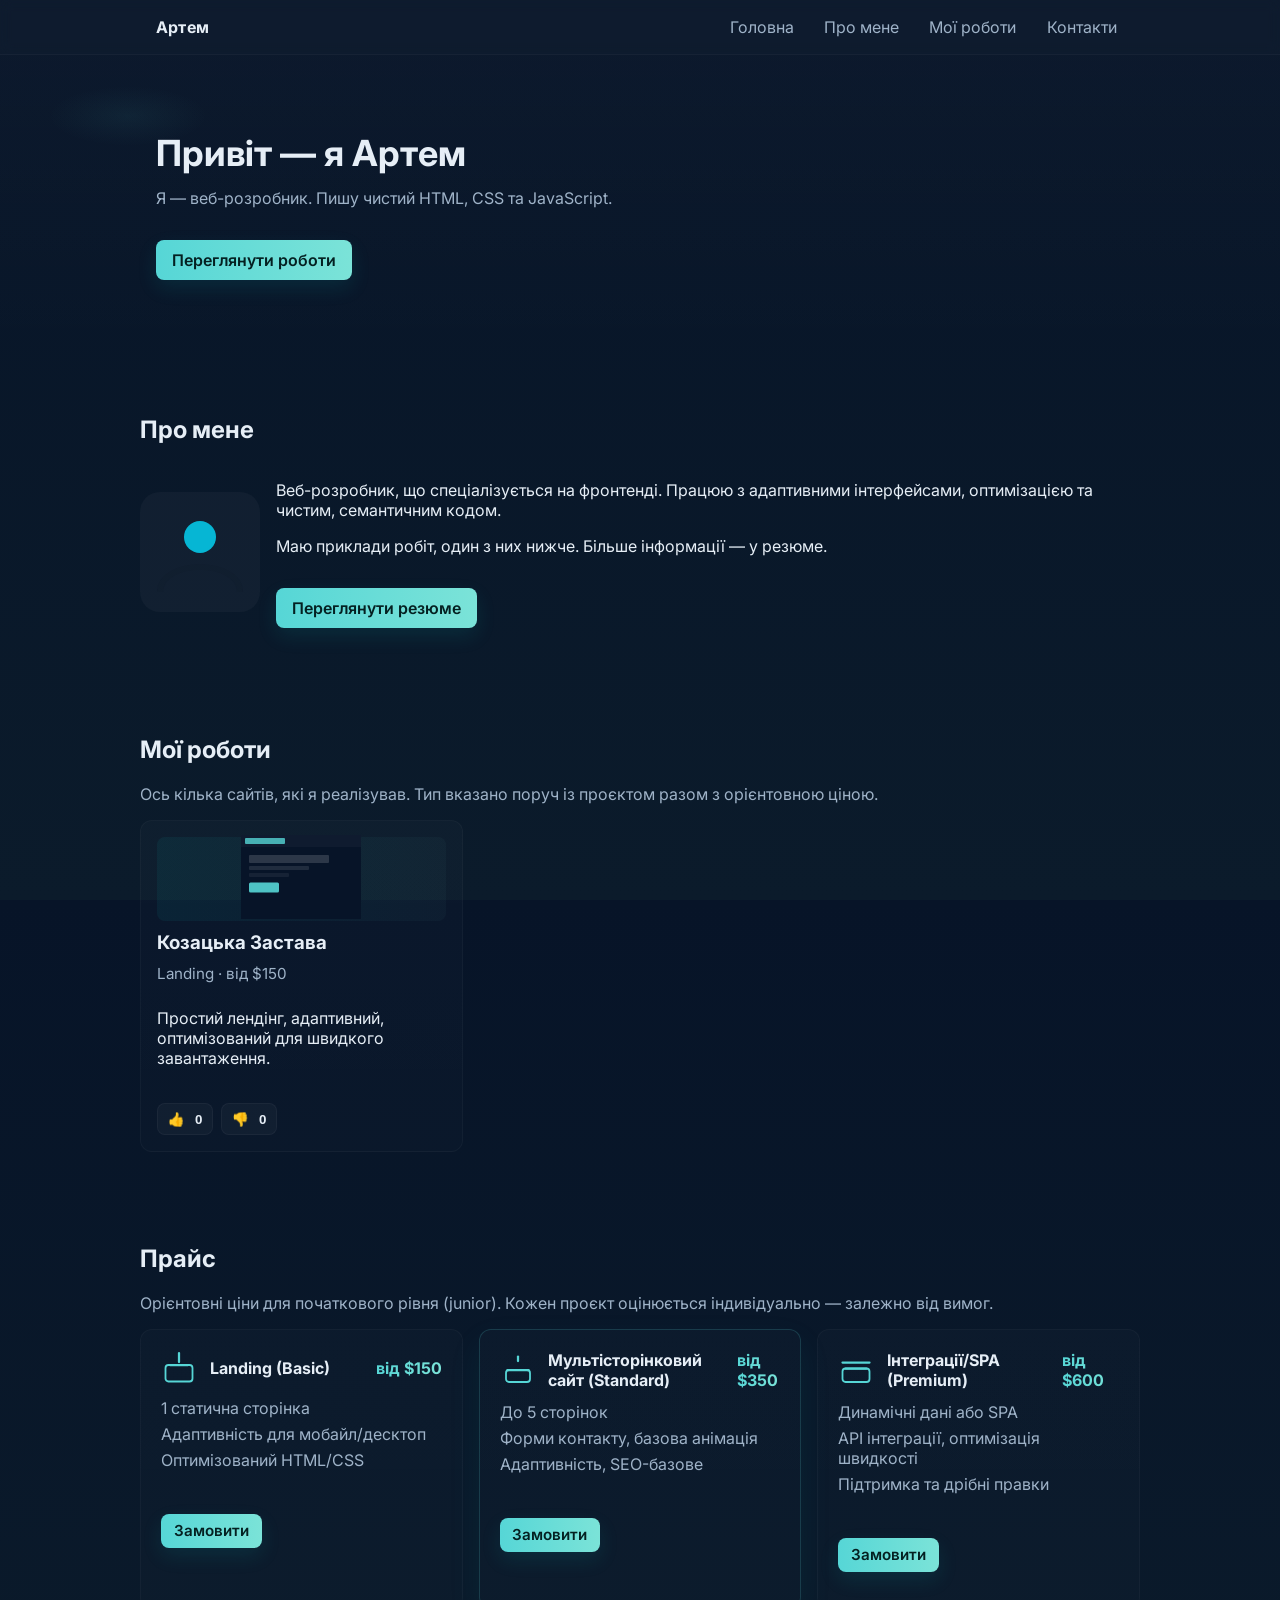
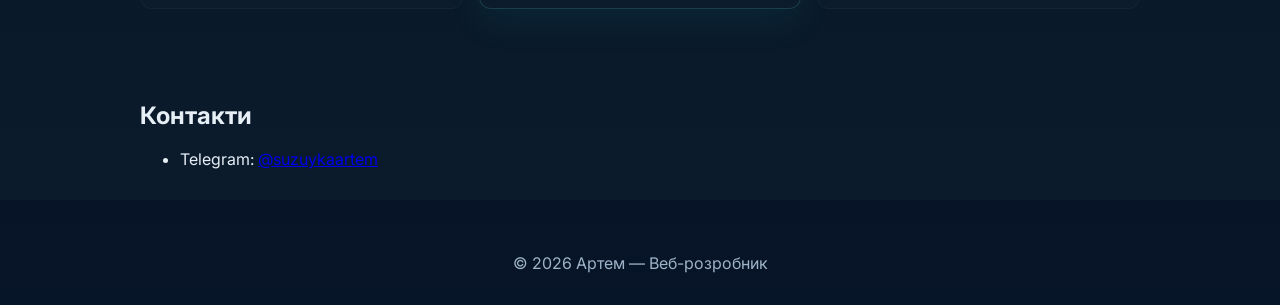
==== index.html @ b29f5c7c "Add files via upload" ====
<!doctype html>
<html lang="uk">
<head>
  <meta charset="utf-8" />
  <meta name="viewport" content="width=device-width,initial-scale=1" />
  <meta name="description" content="Портфоліо Артема — веб-розробник. HTML, CSS, JS. Проєкти та контакти." />
  <title>Портфоліо — Артем</title>
  <link href="https://fonts.googleapis.com/css2?family=Inter:wght@400;600;700&display=swap" rel="stylesheet">
  <link rel="stylesheet" href="styles.css">
</head>
<body>
  <header class="site-header">
    <div class="container header-inner">
      <a class="logo" href="#home">Артем</a>
      <button id="nav-toggle" aria-label="Меню">☰</button>
      <nav id="nav" class="nav">
        <a href="#home">Головна</a>
        <a href="#about">Про мене</a>
        <a href="#works">Мої роботи</a>
        <a href="#contact">Контакти</a>
      </nav>
    </div>
  </header>

  <main>
    <section id="home" class="hero">
      <div class="container">
        <h1>Привіт — я Артем</h1>
        <p>Я — веб-розробник. Пишу чистий HTML, CSS та JavaScript.</p>
        <a class="cta" href="#works">Переглянути роботи</a>
      </div>
    </section>

    <section id="about" class="container section about-section">
      <h2>Про мене</h2>
      <div class="about-grid">
        <div class="avatar">
          <!-- simple inline avatar -->
          <svg width="120" height="120" viewBox="0 0 24 24" fill="none" xmlns="http://www.w3.org/2000/svg" aria-hidden>
            <rect width="24" height="24" rx="4" fill="rgba(255,255,255,0.03)"/>
            <circle cx="12" cy="9" r="3.2" fill="#06b6d4"/>
            <path d="M4 20c0-3.3 4-5 8-5s8 1.7 8 5" stroke="#0b1220" stroke-opacity="0.08" stroke-width="1.2"/>
          </svg>
        </div>
        <div class="about-text">
          <p>Веб-розробник, що спеціалізується на фронтенді. Працюю з адаптивними інтерфейсами, оптимізацією та чистим, семантичним кодом.</p>
          <p>Маю приклади робіт, один з них нижче. Більше інформації — у резюме.</p>
          <p><a class="cta" href="resume.html">Переглянути резюме</a></p>
        </div>
      </div>
    </section>

    
    
    <section id="works" class="container section">
      <h2>Мої роботи</h2>
      <p class="muted">Ось кілька сайтів, які я реалізував. Тип вказано поруч із проєктом разом з орієнтовною ціною.</p>
      <div class="works-grid">
        <article class="work-card">
          <div class="work-media">
            <a href="https://testwebsite-ch5.pages.dev/" target="_blank" rel="noreferrer">
              <!-- Landing site mockup -->
              <svg width="100%" height="84" viewBox="0 0 240 168" preserveAspectRatio="xMidYMid slice" aria-hidden>
                <rect width="240" height="168" fill="#071428"/>
                <!-- header -->
                <rect width="240" height="24" fill="rgba(255,255,255,0.03)"/>
                <rect x="8" y="6" width="80" height="12" rx="2" fill="#56d6d6" opacity="0.8"/>
                <!-- hero content -->
                <rect x="16" y="40" width="160" height="16" rx="2" fill="#fff" opacity="0.15"/>
                <rect x="16" y="62" width="120" height="8" rx="2" fill="#fff" opacity="0.1"/>
                <rect x="16" y="76" width="80" height="8" rx="2" fill="#fff" opacity="0.06"/>
                <!-- CTA button -->
                <rect x="16" y="95" width="60" height="20" rx="3" fill="#56d6d6" opacity="0.9"/>
              </svg>
            </a>
          </div>
          <h3>Козацька Застава</h3>
          <div class="meta">Landing · від $150</div>
          <p>Простий лендінг, адаптивний, оптимізований для швидкого завантаження.</p>
            <div class="vote-group">
              <button class="vote-btn like-btn" data-id="work-test" aria-label="Like">👍 <span class="vote-count">0</span></button>
              <button class="vote-btn dislike-btn" data-id="work-test" aria-label="Dislike">👎 <span class="vote-count">0</span></button>
            </div>
        </article>  
    </section>

    <section id="pricing" class="container section">
      <h2>Прайс</h2>
      <p class="muted">Орієнтовні ціни для початкового рівня (junior). Кожен проєкт оцінюється індивідуально — залежно від вимог.</p>
      <div class="pricing-grid">
        <article class="price-card">
          <div class="price-top">
            <svg width="36" height="36" viewBox="0 0 24 24" fill="none" aria-hidden>
              <path d="M12 2v6" stroke="currentColor" stroke-width="1.5" stroke-linecap="round" stroke-linejoin="round"/>
              <path d="M6 10h12" stroke="currentColor" stroke-width="1.5" stroke-linecap="round" stroke-linejoin="round"/>
              <rect x="3" y="10" width="18" height="11" rx="2" stroke="currentColor" stroke-width="1.2"/>
            </svg>
            <h3>Landing (Basic)</h3>
            <div class="price">від $150</div>
          </div>
          <ul class="features">
            <li>1 статична сторінка</li>
            <li>Адаптивність для мобайл/десктоп</li>
            <li>Оптимізований HTML/CSS</li>
          </ul>
          <p><a class="cta small" href="https://t.me/suzuykaartem">Замовити</a></p>
        </article>

        <article class="price-card popular">
          <div class="price-top">
            <svg width="36" height="36" viewBox="0 0 24 24" fill="none" aria-hidden>
              <path d="M12 3v3" stroke="currentColor" stroke-width="1.5" stroke-linecap="round" stroke-linejoin="round"/>
              <path d="M5 12h14" stroke="currentColor" stroke-width="1.5" stroke-linecap="round" stroke-linejoin="round"/>
              <rect x="4" y="12" width="16" height="8" rx="2" stroke="currentColor" stroke-width="1.2"/>
            </svg>
            <h3>Мультісторінковий сайт (Standard)</h3>
            <div class="price">від $350</div>
          </div>
          <ul class="features">
            <li>До 5 сторінок</li>
            <li>Форми контакту, базова анімація</li>
            <li>Адаптивність, SEO-базове</li>
          </ul>
          <p><a class="cta small" href="https://t.me/suzuykaartem">Замовити</a></p>
        </article>

        <article class="price-card">
          <div class="price-top">
            <svg width="36" height="36" viewBox="0 0 24 24" fill="none" aria-hidden>
              <path d="M3 7h18" stroke="currentColor" stroke-width="1.5" stroke-linecap="round" stroke-linejoin="round"/>
              <path d="M5 11h14" stroke="currentColor" stroke-width="1.5" stroke-linecap="round" stroke-linejoin="round"/>
              <rect x="3" y="11" width="18" height="9" rx="2" stroke="currentColor" stroke-width="1.2"/>
            </svg>
            <h3>Інтеграції/SPA (Premium)</h3>
            <div class="price">від $600</div>
          </div>
          <ul class="features">
            <li>Динамічні дані або SPA</li>
            <li>API інтеграції, оптимізація швидкості</li>
            <li>Підтримка та дрібні правки</li>
          </ul>
          <p><a class="cta small" href="https://t.me/suzuykaartem">Замовити</a></p>
        </article>
      </div>
    </section>

    <section id="contact" class="container section">
      <h2>Контакти</h2>
      <ul>
        <li>Telegram: <a href="https://t.me/suzuykaartem">@suzuykaartem</a></li>
      </ul>
    </section>
  </main>

  <footer class="site-footer">
    <div class="container">© 2026 Артем — Веб-розробник</div>
  </footer>

  <script src="main.js"></script>
</body>
</html>
---- styles.css ----
:root{
  --bg-1: #071428;
  --bg-2: #0b1b2b;
  --card: rgba(255,255,255,0.04);
  --accent: #56d6d6;
  --accent-2: #7be3d8;
  --muted: #9fb3c8;
  --text: #e6eef6;
  --glass: rgba(255,255,255,0.03);
}

*{box-sizing:border-box}
html,body{height:100%;margin:0;font-family:Inter,system-ui,Segoe UI,Roboto,"Helvetica Neue",Arial;color:var(--text);background:linear-gradient(180deg,var(--bg-1),var(--bg-2));-webkit-font-smoothing:antialiased}
.container{max-width:1000px;margin:0 auto;padding:1rem}
.site-header{position:sticky;top:0;z-index:20;background:var(--glass);backdrop-filter:blur(6px);border-bottom:1px solid rgba(255,255,255,0.03)}
.header-inner{display:flex;align-items:center;justify-content:space-between;padding:0.6rem 1rem}
.logo{font-weight:700;color:var(--text);text-decoration:none;letter-spacing:0.2px}
#nav{display:flex;gap:1rem}
#nav a{color:var(--muted);text-decoration:none;padding:0.45rem;border-radius:6px}
#nav a:hover{color:var(--text);background:rgba(255,255,255,0.02)}
#nav-toggle{display:none;background:transparent;border:0;font-size:1.3rem;color:var(--text)}
.hero{background:radial-gradient(800px 300px at 10% 20%, rgba(86,214,214,0.06), transparent 10%), linear-gradient(180deg, rgba(255,255,255,0.02), transparent);padding:4rem 0;text-align:left}
.hero h1{margin:0 0 0.5rem;font-size:2.25rem;color:var(--text);line-height:1.05}
.hero p{color:var(--muted);max-width:62ch}
.cta{display:inline-block;margin-top:1rem;padding:0.6rem 1rem;background:linear-gradient(90deg,var(--accent),var(--accent-2));color:#042021;text-decoration:none;border-radius:8px;font-weight:600;box-shadow:0 8px 20px rgba(6,182,180,0.12)}
.section{padding:2.25rem 0}
.project{background:linear-gradient(180deg, rgba(255,255,255,0.02), rgba(255,255,255,0.01));padding:1rem;border-radius:12px;border:1px solid rgba(255,255,255,0.03);box-shadow:0 6px 18px rgba(2,6,23,0.45)}
.project-link{color:var(--accent);text-decoration:none}
.site-footer{padding:1rem 0;text-align:center;color:var(--muted)}

/* Pricing */
.muted{color:var(--muted);margin-bottom:0.75rem}
.pricing-grid{display:grid;grid-template-columns:repeat(3,1fr);gap:1rem;margin-top:1rem}
.price-card{padding:1.25rem;border-radius:12px;background:linear-gradient(180deg, rgba(255,255,255,0.015), rgba(255,255,255,0.01));border:1px solid rgba(255,255,255,0.03);transition:transform .18s ease, box-shadow .18s ease;display:flex;flex-direction:column;gap:0.75rem}
.price-card:hover{transform:translateY(-6px);box-shadow:0 20px 40px rgba(2,6,23,0.6)}
.price-card.popular{border-color:rgba(86,214,214,0.18);box-shadow:0 14px 34px rgba(6,182,180,0.08)}
.price-top{display:flex;align-items:center;gap:0.8rem}
.price-top svg{color:var(--accent);flex:0 0 36px}
.price-top h3{margin:0;font-size:1rem}
.price{margin-left:auto;font-weight:700;background:linear-gradient(90deg,var(--accent),var(--accent-2));-webkit-background-clip:text;background-clip:text;color:transparent}
.features{list-style:none;padding:0;margin:0;color:var(--muted);display:flex;flex-direction:column;gap:0.4rem}
.cta.small{padding:0.45rem 0.8rem;border-radius:8px;font-size:0.95rem}

@media(max-width:920px){
  .pricing-grid{grid-template-columns:repeat(2,1fr)}
}
@media(max-width:640px){
  .pricing-grid{grid-template-columns:1fr}
}

/* Works */
.works-grid{display:grid;grid-template-columns:repeat(3,1fr);gap:1rem;margin-top:1rem}
.work-card{padding:1rem;border-radius:12px;background:linear-gradient(180deg, rgba(255,255,255,0.02), rgba(255,255,255,0.01));border:1px solid rgba(255,255,255,0.03);display:flex;flex-direction:column;gap:0.6rem;transform:translateY(18px);opacity:0;transition:all .6s cubic-bezier(.2,.9,.2,1)}
.work-card.revealed{transform:none;opacity:1}
.work-media{height:84px;border-radius:8px;background:linear-gradient(90deg, rgba(6,182,180,0.08), rgba(123,227,216,0.03));display:flex;align-items:center;justify-content:center;color:var(--muted);font-weight:600}
.work-card h3{margin:0}
.work-card .meta{color:var(--muted);font-size:0.95rem}

@media(max-width:920px){
  .works-grid{grid-template-columns:repeat(2,1fr)}
}
@media(max-width:640px){
  .works-grid{grid-template-columns:1fr}
}

/* Votes */
.vote-group{display:flex;gap:0.5rem;margin-top:0.6rem}
.vote-btn{display:inline-flex;align-items:center;gap:0.45rem;padding:0.45rem 0.6rem;border-radius:8px;background:rgba(255,255,255,0.03);border:1px solid rgba(255,255,255,0.04);color:var(--muted);cursor:pointer;font-weight:600}
.vote-btn:hover{background:rgba(255,255,255,0.05);color:var(--text);transform:translateY(-2px)}
.vote-btn .vote-count{font-weight:700;color:var(--text);margin-left:0.2rem}
.vote-btn.active{background:linear-gradient(90deg,var(--accent),var(--accent-2));color:#042021}

/* Resume styles */
.resume{background:linear-gradient(180deg, rgba(2,8,20,0.82), rgba(4,12,24,0.78));border:1px solid rgba(255,255,255,0.03);padding:2rem;border-radius:12px;color:var(--text);box-shadow:0 20px 40px rgba(2,6,23,0.6)}
.resume h1{margin:0 0 0.25rem;font-size:1.6rem}
.resume .meta{color:rgba(255,255,255,0.72);margin-bottom:0.75rem}
.resume .skills{display:flex;flex-wrap:wrap;gap:0.6rem;margin:0.6rem 0}
.skill-badge{display:inline-flex;align-items:center;gap:0.5rem;padding:0.45rem 0.6rem;border-radius:10px;background:linear-gradient(90deg, rgba(255,255,255,0.02), rgba(255,255,255,0.01));border:1px solid rgba(255,255,255,0.03);color:var(--text)}
.skill-badge svg{width:20px;height:20px;opacity:0.98}
.resume .section-title{margin-top:1rem;margin-bottom:0.5rem;font-size:1.05rem}

.resume a{color:var(--accent-2);text-decoration:underline}
.resume p{color:rgba(230,238,246,0.9)}

@media(max-width:720px){
  .resume{padding:1rem}
}



/* Responsive */
@media(max-width:920px){
  .container{padding:0.75rem}
}
@media(max-width:720px){
  #nav{position:absolute;right:1rem;top:64px;flex-direction:column;background:linear-gradient(180deg, rgba(255,255,255,0.02), rgba(255,255,255,0.01));padding:0.5rem;border-radius:8px;display:none;border:1px solid rgba(255,255,255,0.03)}
  #nav.open{display:flex}
  #nav-toggle{display:block}
}

/* About section */
.about-grid{display:flex;gap:1rem;align-items:center}
.avatar{flex:0 0 120px}
.about-text{flex:1}

@media(max-width:720px){
  .about-grid{flex-direction:column;align-items:flex-start}
  .avatar{margin-bottom:0.5rem}
}

/* Resume print styles */
@media print{
  body{background:#fff;color:#000}
  .site-header,.site-footer,#nav-toggle{display:none}
  .container{max-width:800px}
}
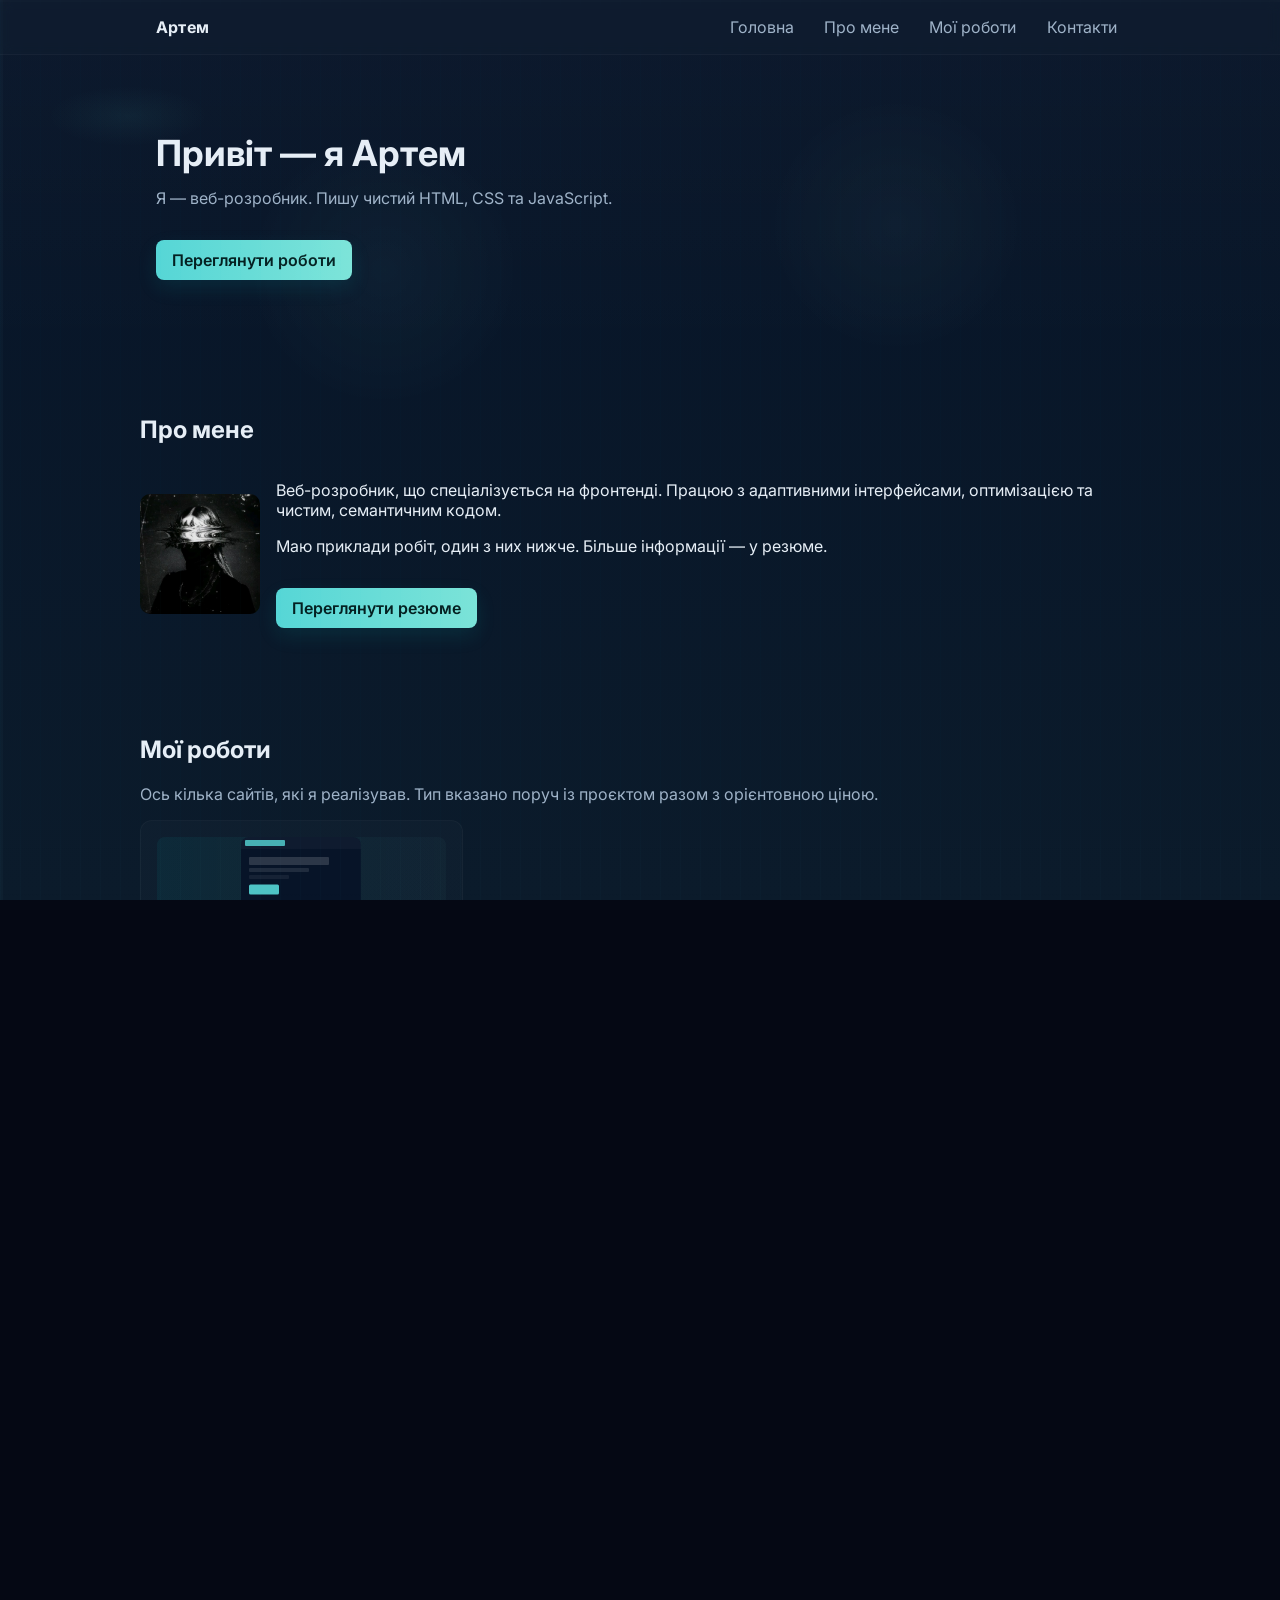
==== commit 9a25c50d: "Add files via upload" ====
--- a/index.html
+++ b/index.html
@@ -3,6 +3,8 @@
 <head>
   <meta charset="utf-8" />
   <meta name="viewport" content="width=device-width,initial-scale=1" />
+  <!-- Set this meta to your CDN/base URL for assets, e.g. https://cdn.example.com/portfolio/ -->
+  <meta name="assets-base" content="">
   <meta name="description" content="Портфоліо Артема — веб-розробник. HTML, CSS, JS. Проєкти та контакти." />
   <title>Портфоліо — Артем</title>
   <link href="https://fonts.googleapis.com/css2?family=Inter:wght@400;600;700&display=swap" rel="stylesheet">
@@ -35,12 +37,8 @@
       <h2>Про мене</h2>
       <div class="about-grid">
         <div class="avatar">
-          <!-- simple inline avatar -->
-          <svg width="120" height="120" viewBox="0 0 24 24" fill="none" xmlns="http://www.w3.org/2000/svg" aria-hidden>
-            <rect width="24" height="24" rx="4" fill="rgba(255,255,255,0.03)"/>
-            <circle cx="12" cy="9" r="3.2" fill="#06b6d4"/>
-            <path d="M4 20c0-3.3 4-5 8-5s8 1.7 8 5" stroke="#0b1220" stroke-opacity="0.08" stroke-width="1.2"/>
-          </svg>
+          <!-- avatar image: put your photo at images/avatar.jpg -->
+          <img src="photo.jpg" alt="Артем" class="avatar-img" width="120" height="120">
         </div>
         <div class="about-text">
           <p>Веб-розробник, що спеціалізується на фронтенді. Працюю з адаптивними інтерфейсами, оптимізацією та чистим, семантичним кодом.</p>
@@ -59,22 +57,22 @@
         <article class="work-card">
           <div class="work-media">
             <a href="https://testwebsite-ch5.pages.dev/" target="_blank" rel="noreferrer">
-              <!-- Landing site mockup -->
-              <svg width="100%" height="84" viewBox="0 0 240 168" preserveAspectRatio="xMidYMid slice" aria-hidden>
+              <!-- screenshot image: put a preview at images/work-kazatska.jpg -->
+              <img src="images/work-kazatska.jpg" alt="Козацька Застава" style="width:100%;height:84px;object-fit:cover;border-radius:8px;display:block" loading="lazy" onerror="this.style.display='none';this.parentNode.querySelector('.work-placeholder').style.display='block'">
+              <!-- fallback placeholder shown if image is missing -->
+              <svg class="work-placeholder" width="100%" height="84" viewBox="0 0 240 168" preserveAspectRatio="xMidYMid slice" aria-hidden style="display:none;border-radius:8px">
                 <rect width="240" height="168" fill="#071428"/>
-                <!-- header -->
                 <rect width="240" height="24" fill="rgba(255,255,255,0.03)"/>
                 <rect x="8" y="6" width="80" height="12" rx="2" fill="#56d6d6" opacity="0.8"/>
-                <!-- hero content -->
                 <rect x="16" y="40" width="160" height="16" rx="2" fill="#fff" opacity="0.15"/>
                 <rect x="16" y="62" width="120" height="8" rx="2" fill="#fff" opacity="0.1"/>
                 <rect x="16" y="76" width="80" height="8" rx="2" fill="#fff" opacity="0.06"/>
-                <!-- CTA button -->
                 <rect x="16" y="95" width="60" height="20" rx="3" fill="#56d6d6" opacity="0.9"/>
               </svg>
+              </a>
             </a>
           </div>
-          <h3>Козацька Застава</h3>
+          <h3><img src="images/landing.svg" alt="Landing" class="type-icon"> Козацька Застава</h3>
           <div class="meta">Landing · від $150</div>
           <p>Простий лендінг, адаптивний, оптимізований для швидкого завантаження.</p>
             <div class="vote-group">
@@ -90,6 +88,7 @@
       <div class="pricing-grid">
         <article class="price-card">
           <div class="price-top">
+            <img src="images/landing.svg" alt="Landing" class="type-icon">
             <svg width="36" height="36" viewBox="0 0 24 24" fill="none" aria-hidden>
               <path d="M12 2v6" stroke="currentColor" stroke-width="1.5" stroke-linecap="round" stroke-linejoin="round"/>
               <path d="M6 10h12" stroke="currentColor" stroke-width="1.5" stroke-linecap="round" stroke-linejoin="round"/>
@@ -108,6 +107,7 @@
 
         <article class="price-card popular">
           <div class="price-top">
+            <img src="images/multipage.svg" alt="MultiPages" class="type-icon">
             <svg width="36" height="36" viewBox="0 0 24 24" fill="none" aria-hidden>
               <path d="M12 3v3" stroke="currentColor" stroke-width="1.5" stroke-linecap="round" stroke-linejoin="round"/>
               <path d="M5 12h14" stroke="currentColor" stroke-width="1.5" stroke-linecap="round" stroke-linejoin="round"/>
@@ -126,6 +126,7 @@
 
         <article class="price-card">
           <div class="price-top">
+            <img src="images/spa.svg" alt="SPA" class="type-icon">
             <svg width="36" height="36" viewBox="0 0 24 24" fill="none" aria-hidden>
               <path d="M3 7h18" stroke="currentColor" stroke-width="1.5" stroke-linecap="round" stroke-linejoin="round"/>
               <path d="M5 11h14" stroke="currentColor" stroke-width="1.5" stroke-linecap="round" stroke-linejoin="round"/>
@@ -156,6 +157,20 @@
     <div class="container">© 2026 Артем — Веб-розробник</div>
   </footer>
 
+  <!-- Small helper: if you host images on a CDN, put its base URL into the meta[name="assets-base"] tag.
+       The script below rewrites image `src` attributes that start with `images/` to the CDN base. -->
+  <script>
+    (function(){
+      var meta = document.querySelector('meta[name="assets-base"]');
+      var base = (meta && meta.content) ? meta.content.trim() : '';
+      if(!base) return; if(!base.endsWith('/')) base += '/';
+      document.querySelectorAll('img').forEach(function(img){
+        var src = img.getAttribute('src') || '';
+        if(src.indexOf('images/') === 0) img.src = base + src.replace(/^images\//, '');
+        if(src.indexOf('./images/') === 0) img.src = base + src.replace(/^\.\/images\//, '');
+      });
+    })();
+  </script>
   <script src="main.js"></script>
 </body>
 </html>
--- a/styles.css
+++ b/styles.css
@@ -1,6 +1,7 @@
 :root{
   --bg-1: #071428;
   --bg-2: #0b1b2b;
+  --bg-3: #0f2132;
   --card: rgba(255,255,255,0.04);
   --accent: #56d6d6;
   --accent-2: #7be3d8;
@@ -10,8 +11,35 @@
 }
 
 *{box-sizing:border-box}
-html,body{height:100%;margin:0;font-family:Inter,system-ui,Segoe UI,Roboto,"Helvetica Neue",Arial;color:var(--text);background:linear-gradient(180deg,var(--bg-1),var(--bg-2));-webkit-font-smoothing:antialiased}
+html,body{position:relative;height:100%;margin:0;font-family:Inter,system-ui,Segoe UI,Roboto,"Helvetica Neue",Arial;color:var(--text);background-color:#050814;background-image:
+  linear-gradient(180deg,var(--bg-1),var(--bg-2)),
+  radial-gradient(circle at 20% 15%, rgba(86,214,214,0.18), transparent 14%),
+  radial-gradient(circle at 80% 10%, rgba(123,227,216,0.14), transparent 12%),
+  repeating-linear-gradient(0deg, rgba(255,255,255,0.03), rgba(255,255,255,0.03) 1px, transparent 1px, transparent 4px);
+background-size:cover;background-attachment:fixed;overflow-x:hidden;-webkit-font-smoothing:antialiased}
+html::before{content:"";position:fixed;inset:0;pointer-events:none;background:
+  radial-gradient(circle at 10% 25%, rgba(86,214,214,0.2), transparent 15%),
+  radial-gradient(circle at 85% 15%, rgba(123,227,216,0.18), transparent 12%),
+  radial-gradient(circle at 50% 50%, rgba(156,97,255,0.08), transparent 18%),
+  linear-gradient(10deg, rgba(86,214,214,0.08) 0 1px, transparent 1px 5px),
+  linear-gradient(80deg, rgba(255,255,255,0.06) 0 1px, transparent 1px 5px);
+opacity:0.45;mix-blend-mode:screen;animation:hologram-drift 11s infinite ease-in-out;z-index:0}
+body::before{content:"";position:fixed;inset:0;pointer-events:none;background:
+  radial-gradient(circle at 30% 30%, rgba(86,214,214,0.12), transparent 12%),
+  radial-gradient(circle at 70% 25%, rgba(123,227,216,0.1), transparent 11%),
+  linear-gradient(90deg, rgba(86,214,214,0.08) 0 3px, transparent 3px 10px),
+  linear-gradient(180deg, rgba(255,255,255,0.05) 0 2px, transparent 2px 6px);
+opacity:0.35;mix-blend-mode:screen;animation:background-glitch 8s infinite linear;z-index:0}
+body::after{content:"";position:fixed;inset:0;pointer-events:none;background:
+  repeating-linear-gradient(90deg, rgba(57,216,244,0.08), rgba(57,216,244,0.08) 1px, transparent 1px 20px),
+  linear-gradient(180deg, transparent 46%, rgba(255,255,255,0.04) 48%, transparent 52%);
+background-size:100% 4px, 100% 200%;opacity:0.18;animation:scanline 1.1s infinite linear, holo-flicker 0.6s infinite alternate;z-index:0}
 .container{max-width:1000px;margin:0 auto;padding:1rem}
+
+@keyframes background-glitch{0%{transform:translate(0,0) skewX(0deg)}25%{transform:translate(-18px,10px) skewX(0.5deg)}50%{transform:translate(10px,-16px) skewX(-0.5deg)}75%{transform:translate(-10px,14px) skewX(0.3deg)}100%{transform:translate(0,0) skewX(0deg)}}
+@keyframes scanline{0%{background-position:0 0, 0 0}100%{background-position:0 4px, 0 200%}}
+@keyframes hologram-drift{0%{transform:translate(0,0) rotate(0deg)}50%{transform:translate(18px,-12px) rotate(0.2deg)}100%{transform:translate(-16px,14px) rotate(-0.2deg)}}
+@keyframes holo-flicker{0%{opacity:0.2}100%{opacity:0.28}}
 .site-header{position:sticky;top:0;z-index:20;background:var(--glass);backdrop-filter:blur(6px);border-bottom:1px solid rgba(255,255,255,0.03)}
 .header-inner{display:flex;align-items:center;justify-content:space-between;padding:0.6rem 1rem}
 .logo{font-weight:700;color:var(--text);text-decoration:none;letter-spacing:0.2px}
@@ -103,6 +131,21 @@
 .avatar{flex:0 0 120px}
 .about-text{flex:1}
 
+/* Image helpers: avatars and work previews */
+.avatar-img{width:100%;height:auto;display:block;border-radius:10px;object-fit:cover}
+.work-media img{width:100%;height:100%;object-fit:cover;border-radius:8px;display:block}
+
+/* Inline SVG placeholder style for missing previews */
+.work-placeholder{width:100%;height:84px;display:block;border-radius:8px}
+
+/* media badge overlay */
+.work-media{position:relative}
+.media-badge{position:absolute;left:8px;top:8px;display:inline-flex;align-items:center;gap:0.4rem;padding:0.25rem 0.5rem;border-radius:8px;background:linear-gradient(90deg, rgba(0,0,0,0.44), rgba(255,255,255,0.02));color:var(--text);font-weight:700;font-size:0.85rem;border:1px solid rgba(255,255,255,0.04)}
+.badge-icon{width:18px;height:18px;display:inline-block}
+
+/* Type badges (small icons used next to titles/prices) */
+.type-icon{width:24px;height:24px;vertical-align:middle;margin-right:0.5rem;display:inline-block}
+
 @media(max-width:720px){
   .about-grid{flex-direction:column;align-items:flex-start}
   .avatar{margin-bottom:0.5rem}
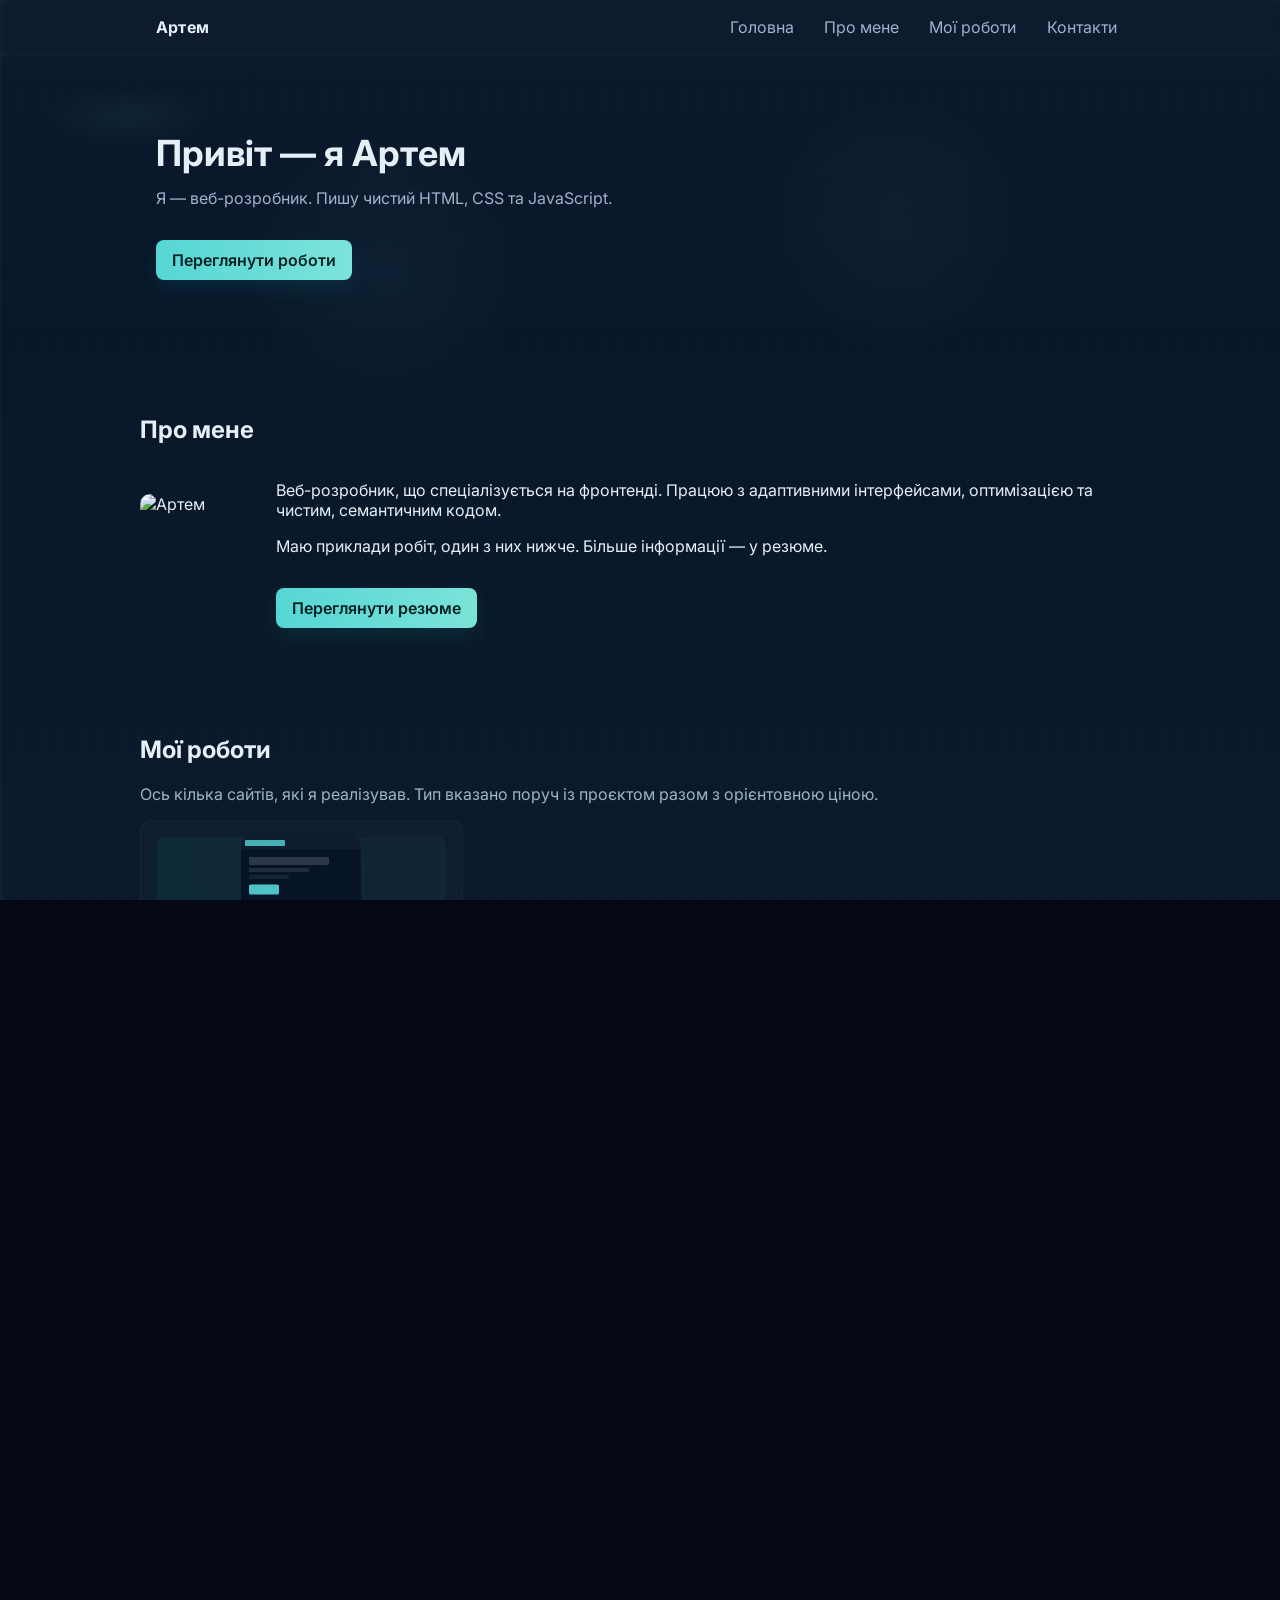
==== commit 00c0f706: "Add files via upload" ====
--- a/index.html
+++ b/index.html
@@ -4,7 +4,7 @@
   <meta charset="utf-8" />
   <meta name="viewport" content="width=device-width,initial-scale=1" />
   <!-- Set this meta to your CDN/base URL for assets, e.g. https://cdn.example.com/portfolio/ -->
-  <meta name="assets-base" content="">
+  <meta name="assets-base" content="https://portfolioartem.montegosto911.workers.dev/">
   <meta name="description" content="Портфоліо Артема — веб-розробник. HTML, CSS, JS. Проєкти та контакти." />
   <title>Портфоліо — Артем</title>
   <link href="https://fonts.googleapis.com/css2?family=Inter:wght@400;600;700&display=swap" rel="stylesheet">
@@ -69,7 +69,6 @@
                 <rect x="16" y="76" width="80" height="8" rx="2" fill="#fff" opacity="0.06"/>
                 <rect x="16" y="95" width="60" height="20" rx="3" fill="#56d6d6" opacity="0.9"/>
               </svg>
-              </a>
             </a>
           </div>
           <h3><img src="images/landing.svg" alt="Landing" class="type-icon"> Козацька Застава</h3>
@@ -166,8 +165,13 @@
       if(!base) return; if(!base.endsWith('/')) base += '/';
       document.querySelectorAll('img').forEach(function(img){
         var src = img.getAttribute('src') || '';
-        if(src.indexOf('images/') === 0) img.src = base + src.replace(/^images\//, '');
-        if(src.indexOf('./images/') === 0) img.src = base + src.replace(/^\.\/images\//, '');
+        // skip absolute URLs
+        if(/^https?:\/\//i.test(src) || src.indexOf('//') === 0) return;
+        // strip leading './' if present
+        src = src.replace(/^\.\//, '');
+        // build final URL preserving the images/ segment (works with GitHub Pages)
+        var sep = base.endsWith('/') ? '' : '/';
+        img.src = base + sep + src;
       });
     })();
   </script>
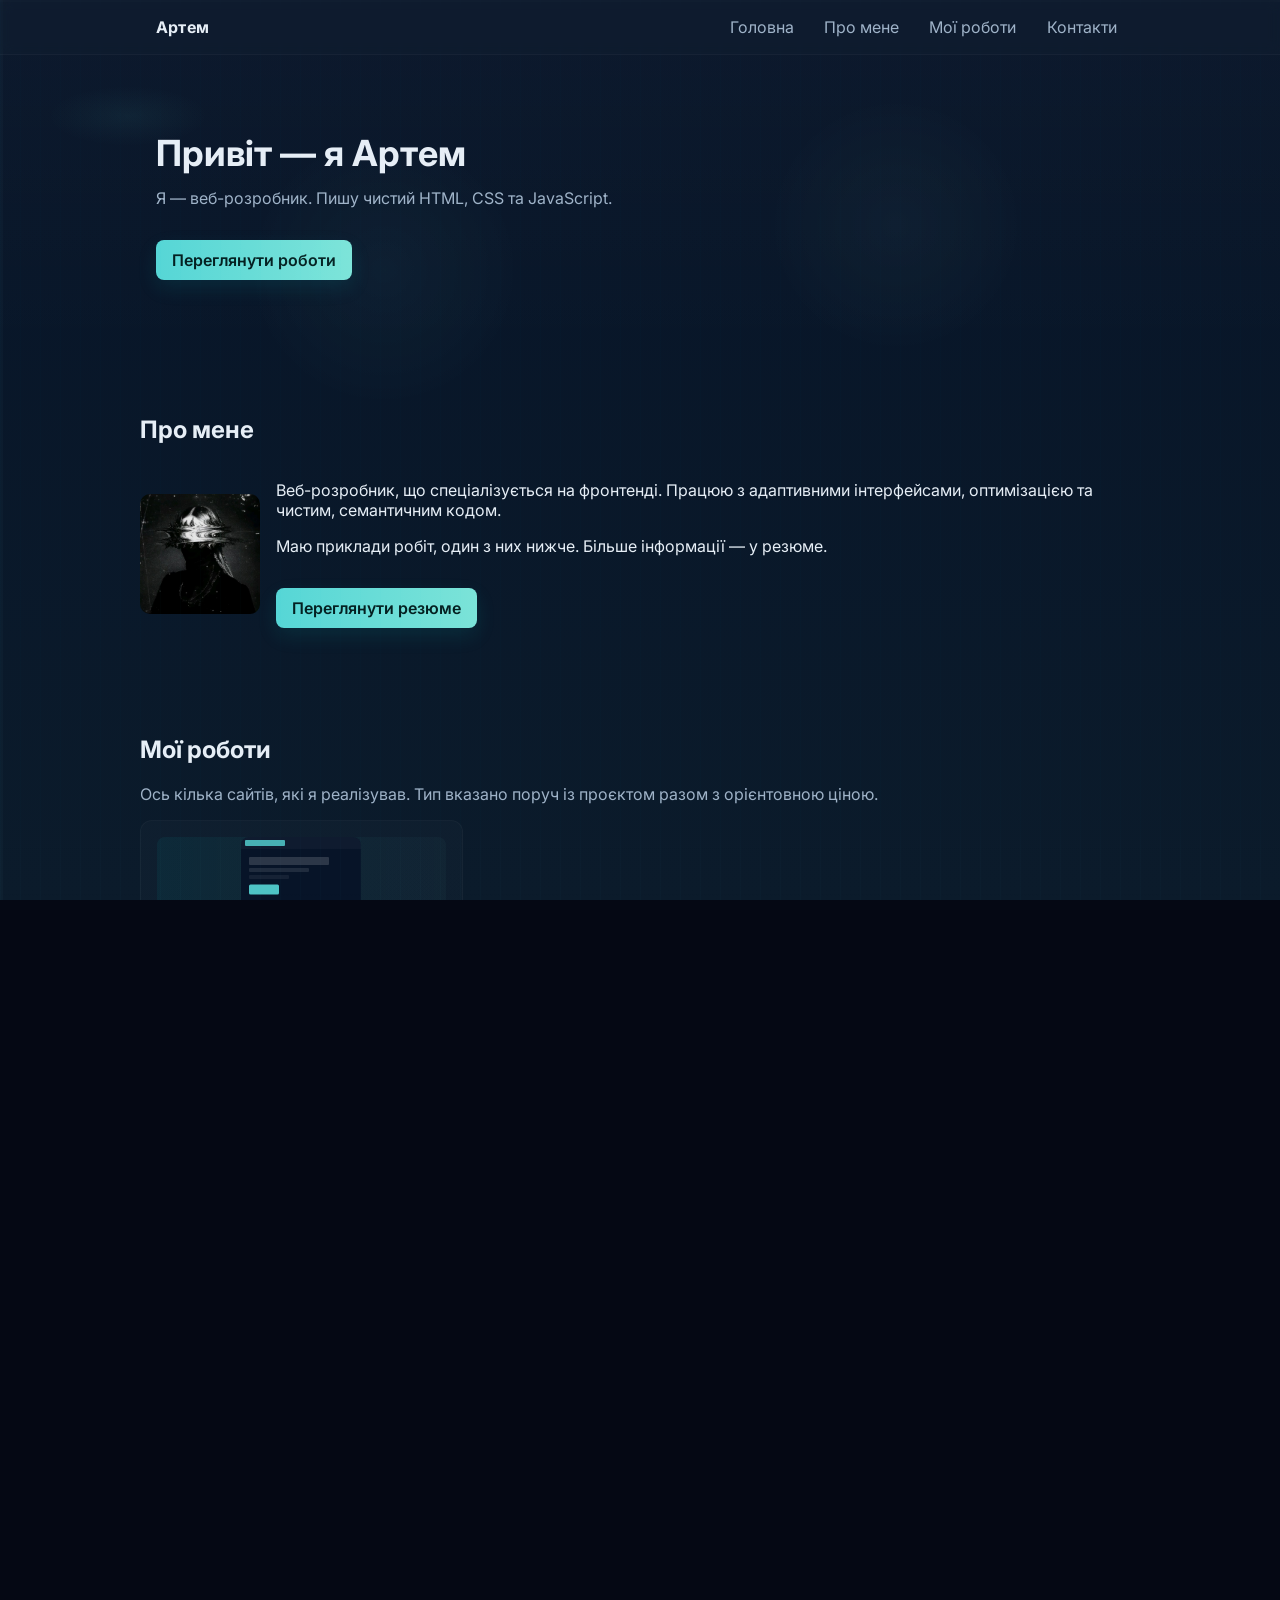
==== commit 5fb63b12: "Add files via upload" ====
--- a/index.html
+++ b/index.html
@@ -4,11 +4,11 @@
   <meta charset="utf-8" />
   <meta name="viewport" content="width=device-width,initial-scale=1" />
   <!-- Set this meta to your CDN/base URL for assets, e.g. https://cdn.example.com/portfolio/ -->
-  <meta name="assets-base" content="https://portfolioartem.montegosto911.workers.dev/">
+  <meta name="assets-base" content="">
   <meta name="description" content="Портфоліо Артема — веб-розробник. HTML, CSS, JS. Проєкти та контакти." />
   <title>Портфоліо — Артем</title>
   <link href="https://fonts.googleapis.com/css2?family=Inter:wght@400;600;700&display=swap" rel="stylesheet">
-  <link rel="stylesheet" href="styles.css">
+  <link rel="stylesheet" href="/styles.css">
 </head>
 <body>
   <header class="site-header">
@@ -38,7 +38,7 @@
       <div class="about-grid">
         <div class="avatar">
           <!-- avatar image: put your photo at images/avatar.jpg -->
-          <img src="photo.jpg" alt="Артем" class="avatar-img" width="120" height="120">
+          <img src="/photo.jpg" alt="Артем" class="avatar-img" width="120" height="120">
         </div>
         <div class="about-text">
           <p>Веб-розробник, що спеціалізується на фронтенді. Працюю з адаптивними інтерфейсами, оптимізацією та чистим, семантичним кодом.</p>
@@ -58,7 +58,7 @@
           <div class="work-media">
             <a href="https://testwebsite-ch5.pages.dev/" target="_blank" rel="noreferrer">
               <!-- screenshot image: put a preview at images/work-kazatska.jpg -->
-              <img src="images/work-kazatska.jpg" alt="Козацька Застава" style="width:100%;height:84px;object-fit:cover;border-radius:8px;display:block" loading="lazy" onerror="this.style.display='none';this.parentNode.querySelector('.work-placeholder').style.display='block'">
+              <img src="/images/work-kazatska.jpg" alt="Козацька Застава" style="width:100%;height:84px;object-fit:cover;border-radius:8px;display:block" loading="lazy" onerror="this.style.display='none';this.parentNode.querySelector('.work-placeholder').style.display='block'">
               <!-- fallback placeholder shown if image is missing -->
               <svg class="work-placeholder" width="100%" height="84" viewBox="0 0 240 168" preserveAspectRatio="xMidYMid slice" aria-hidden style="display:none;border-radius:8px">
                 <rect width="240" height="168" fill="#071428"/>
@@ -71,14 +71,15 @@
               </svg>
             </a>
           </div>
-          <h3><img src="images/landing.svg" alt="Landing" class="type-icon"> Козацька Застава</h3>
+          <h3><img src="/images/landing.svg" alt="Landing" class="type-icon"> Козацька Застава</h3>
           <div class="meta">Landing · від $150</div>
           <p>Простий лендінг, адаптивний, оптимізований для швидкого завантаження.</p>
             <div class="vote-group">
               <button class="vote-btn like-btn" data-id="work-test" aria-label="Like">👍 <span class="vote-count">0</span></button>
               <button class="vote-btn dislike-btn" data-id="work-test" aria-label="Dislike">👎 <span class="vote-count">0</span></button>
             </div>
-        </article>  
+        </article>
+      </div>
     </section>
 
     <section id="pricing" class="container section">
@@ -87,7 +88,7 @@
       <div class="pricing-grid">
         <article class="price-card">
           <div class="price-top">
-            <img src="images/landing.svg" alt="Landing" class="type-icon">
+            <img src="/images/landing.svg" alt="Landing" class="type-icon">
             <svg width="36" height="36" viewBox="0 0 24 24" fill="none" aria-hidden>
               <path d="M12 2v6" stroke="currentColor" stroke-width="1.5" stroke-linecap="round" stroke-linejoin="round"/>
               <path d="M6 10h12" stroke="currentColor" stroke-width="1.5" stroke-linecap="round" stroke-linejoin="round"/>
@@ -106,7 +107,7 @@
 
         <article class="price-card popular">
           <div class="price-top">
-            <img src="images/multipage.svg" alt="MultiPages" class="type-icon">
+            <img src="/images/multipage.svg" alt="MultiPages" class="type-icon">
             <svg width="36" height="36" viewBox="0 0 24 24" fill="none" aria-hidden>
               <path d="M12 3v3" stroke="currentColor" stroke-width="1.5" stroke-linecap="round" stroke-linejoin="round"/>
               <path d="M5 12h14" stroke="currentColor" stroke-width="1.5" stroke-linecap="round" stroke-linejoin="round"/>
@@ -125,7 +126,7 @@
 
         <article class="price-card">
           <div class="price-top">
-            <img src="images/spa.svg" alt="SPA" class="type-icon">
+            <img src="/images/spa.svg" alt="SPA" class="type-icon">
             <svg width="36" height="36" viewBox="0 0 24 24" fill="none" aria-hidden>
               <path d="M3 7h18" stroke="currentColor" stroke-width="1.5" stroke-linecap="round" stroke-linejoin="round"/>
               <path d="M5 11h14" stroke="currentColor" stroke-width="1.5" stroke-linecap="round" stroke-linejoin="round"/>
@@ -165,8 +166,8 @@
       if(!base) return; if(!base.endsWith('/')) base += '/';
       document.querySelectorAll('img').forEach(function(img){
         var src = img.getAttribute('src') || '';
-        // skip absolute URLs
-        if(/^https?:\/\//i.test(src) || src.indexOf('//') === 0) return;
+        // skip absolute URLs and root-relative paths
+        if(/^https?:\/\//i.test(src) || src.indexOf('//') === 0 || src.indexOf('/') === 0) return;
         // strip leading './' if present
         src = src.replace(/^\.\//, '');
         // build final URL preserving the images/ segment (works with GitHub Pages)
@@ -175,6 +176,6 @@
       });
     })();
   </script>
-  <script src="main.js"></script>
+  <script src="/main.js"></script>
 </body>
 </html>
